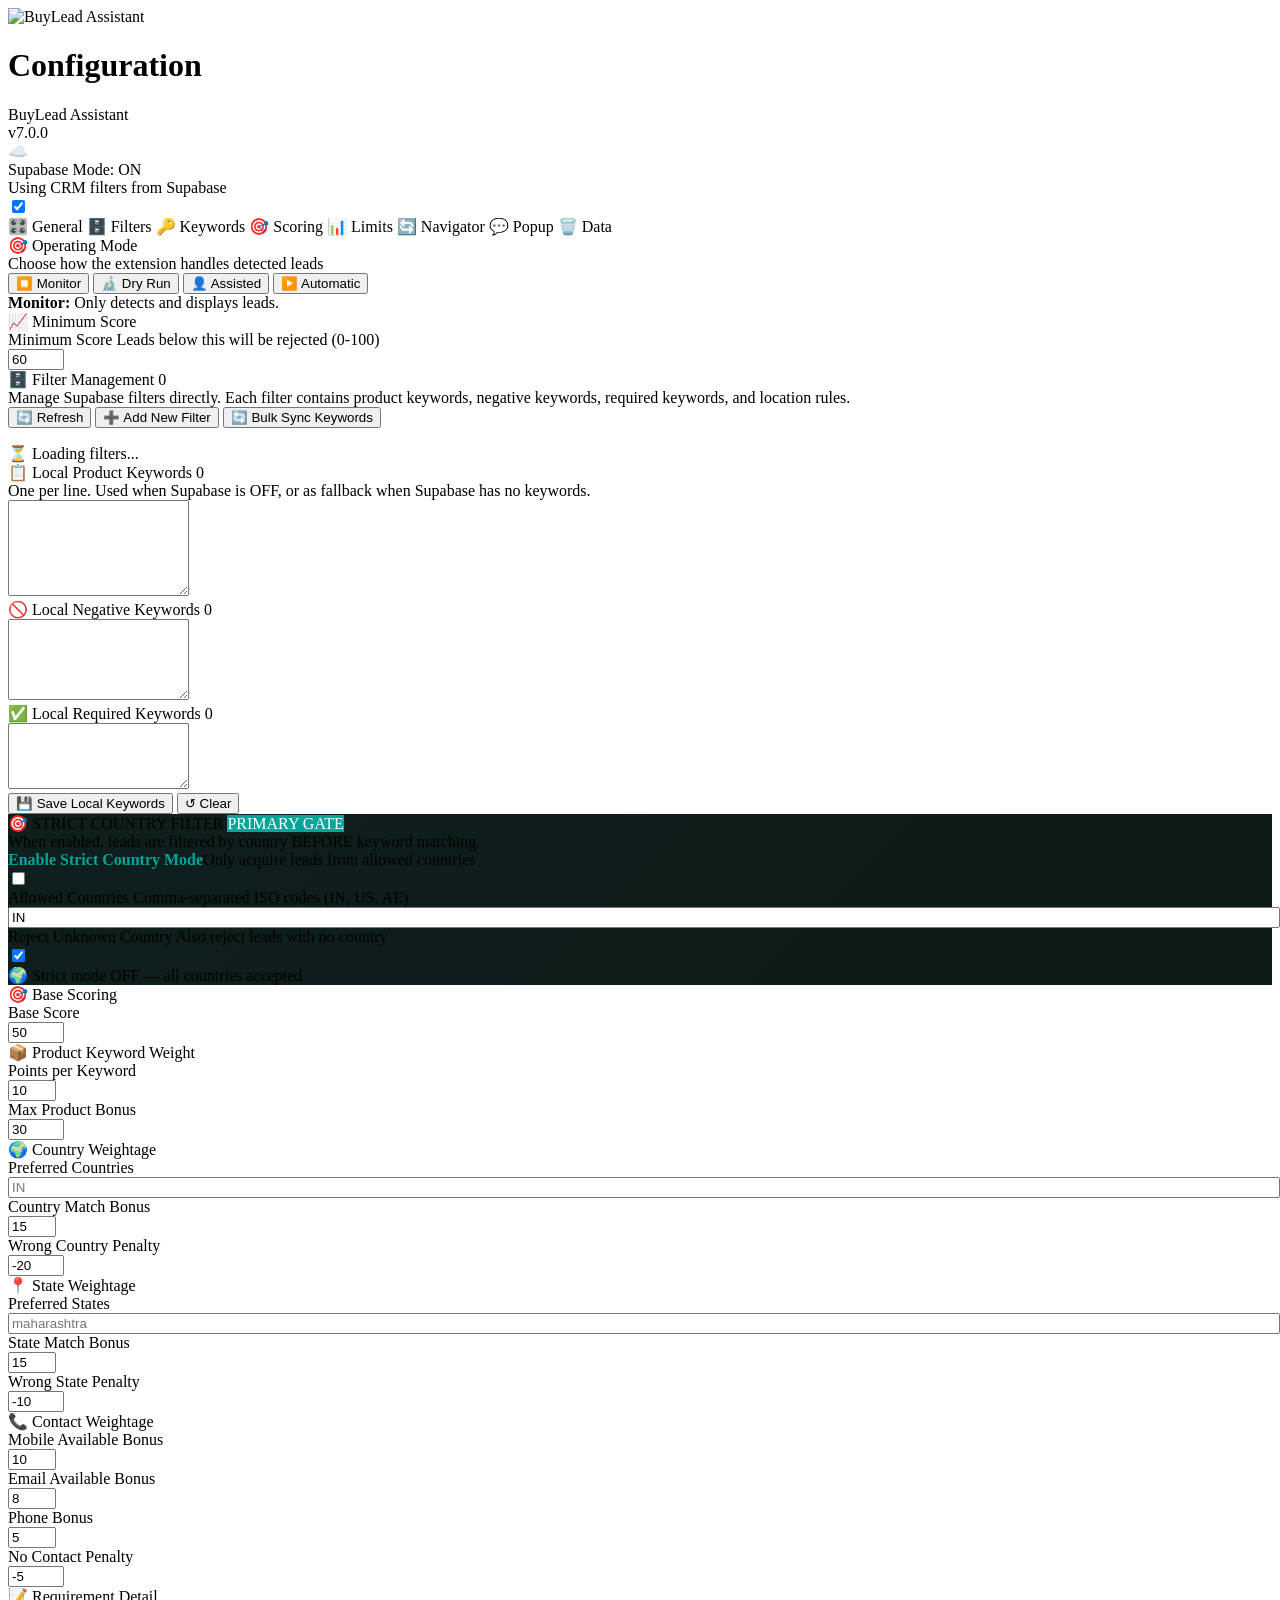
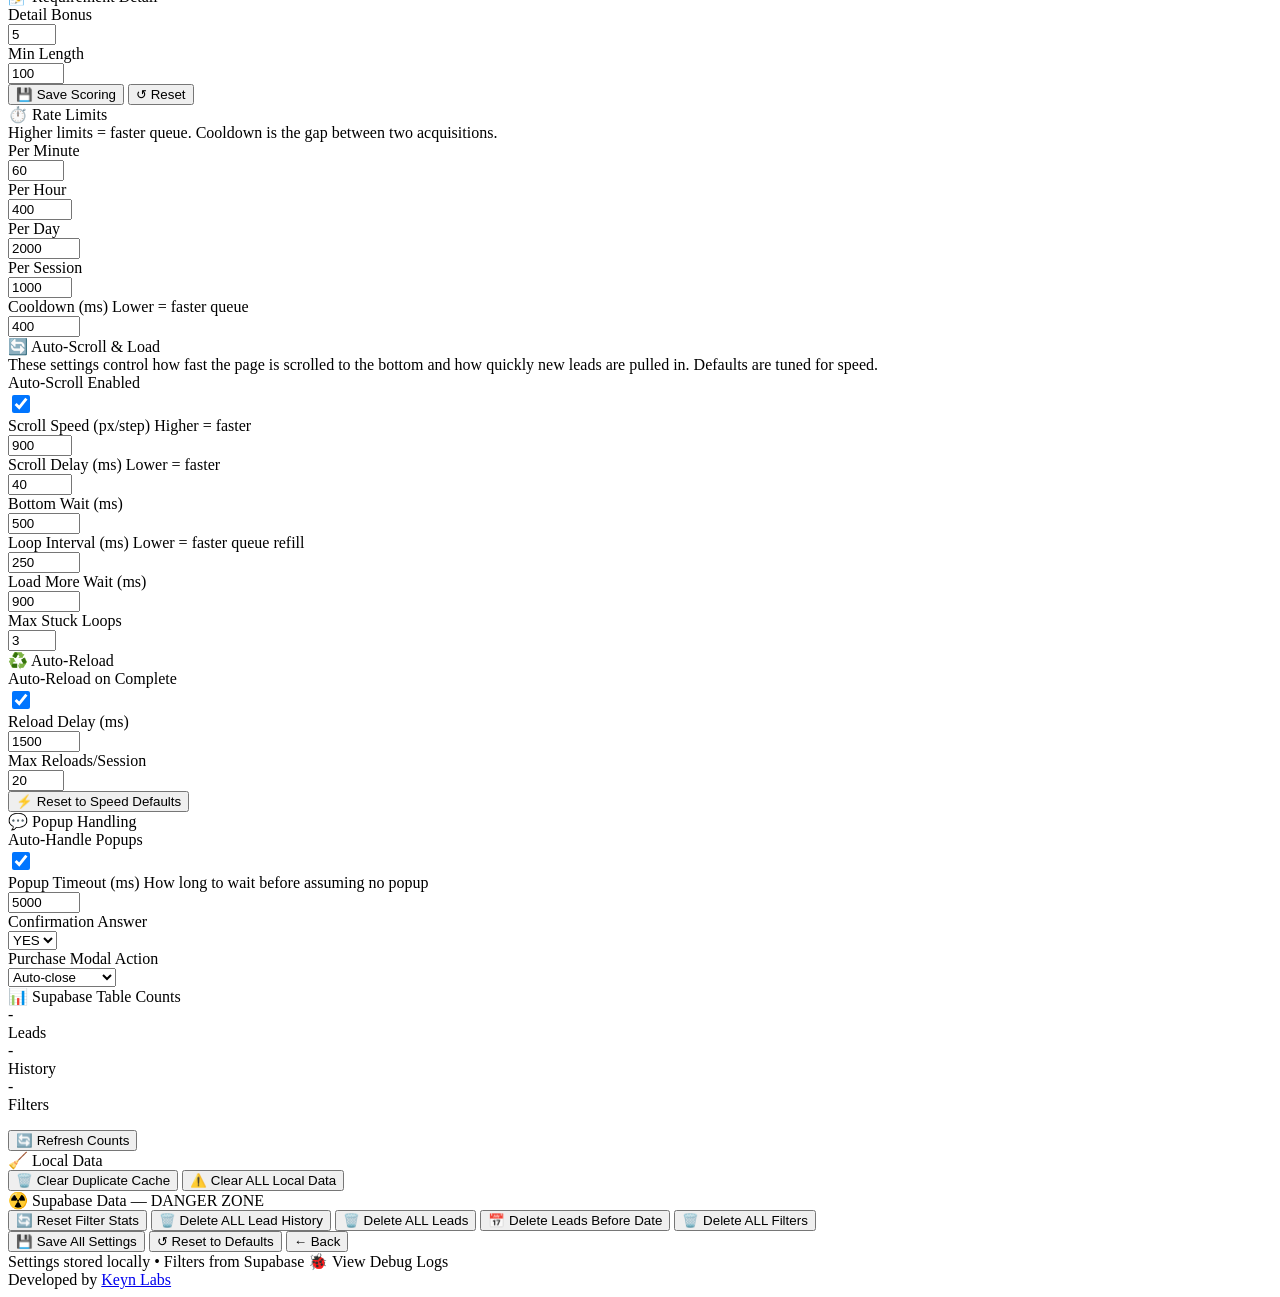
==== config/index.html @ e95ec9f4 "ecn-4434" ====
<!DOCTYPE html>
<html>
<head>
    <meta charset="UTF-8">
    <title>Config - BuyLead Assistant</title>
    <link rel="stylesheet" href="style.css">
</head>
<body>
    <div class="container">
        <div class="header">
            <div class="header-left">
                <img src="../plugin.png" alt="BuyLead Assistant" class="header-icon-img" />
                <div class="header-text">
                    <h1>Configuration</h1>
                    <span class="subtitle">BuyLead Assistant</span>
                </div>
            </div>
            <span class="version">v7.0.0</span>
        </div>

        <!-- Connection Toggle -->
        <div class="connection-toggle" id="connectionToggle">
            <div class="connection-left">
                <div class="connection-icon" id="configConnIcon">☁️</div>
                <div class="connection-info">
                    <div class="connection-label" id="configConnLabel">Supabase Mode: ON</div>
                    <div class="connection-desc" id="configConnDesc">Using CRM filters from Supabase</div>
                </div>
            </div>
            <label class="switch">
                <input type="checkbox" id="configSupabaseToggle" checked>
                <span class="slider"></span>
            </label>
        </div>

        <!-- Tabs -->
        <div class="tab-bar">
            <span class="tab active" data-tab="general">🎛️ General</span>
            <span class="tab" data-tab="filters">🗄️ Filters</span>
            <span class="tab" data-tab="keywords">🔑 Keywords</span>
            <span class="tab" data-tab="scoring">🎯 Scoring</span>
            <span class="tab" data-tab="limits">📊 Limits</span>
            <span class="tab" data-tab="navigator">🔄 Navigator</span>
            <span class="tab" data-tab="popup">💬 Popup</span>
            <span class="tab danger" data-tab="data">🗑️ Data</span>
        </div>

        <!-- ============================================================
             GENERAL
             ============================================================ -->
        <div class="tab-content active" id="tab-general">
            <div class="section">
                <div class="section-title">🎯 Operating Mode</div>
                <div class="section-desc">Choose how the extension handles detected leads</div>
                <div class="mode-grid">
                    <button class="mode-btn monitor"   data-mode="MONITOR">⏹️ Monitor</button>
                    <button class="mode-btn dryrun"    data-mode="DRY_RUN">🔬 Dry Run</button>
                    <button class="mode-btn assisted"  data-mode="ASSISTED">👤 Assisted</button>
                    <button class="mode-btn automatic" data-mode="AUTOMATIC">▶️ Automatic</button>
                </div>
                <div class="info-box" id="modeInfo"><strong>Monitor:</strong> Only detects and displays leads.</div>
            </div>
            <div class="section">
                <div class="section-title">📈 Minimum Score</div>
                <div class="field">
                    <div class="field-label">Minimum Score <span class="desc">Leads below this will be rejected (0-100)</span></div>
                    <div class="field-control"><input type="number" id="minScore" min="0" max="100" value="60"></div>
                </div>
            </div>
        </div>

        <!-- ============================================================
             FILTERS (Full CRUD + Legacy migration banner)
             ============================================================ -->
        <div class="tab-content" id="tab-filters">
            <div class="section">
                <div class="section-title">
                    🗄️ Filter Management
                    <span class="keyword-count" id="filtersCount">0</span>
                </div>
                <div class="section-desc">
                    Manage Supabase filters directly. Each filter contains product keywords,
                    negative keywords, required keywords, and location rules.
                </div>

                <!-- Legacy migration hint (auto-toggled by config.js) -->
                <div class="info-box" id="legacyBanner" style="display:none;">
                    <strong>⚠️ Legacy filters detected.</strong>
                    Some filters still use the old <code>filter_config</code> column.
                    Click <strong>Bulk Sync Keywords</strong> below to migrate them to the new
                    <code>product_keywords</code> / <code>negative_keywords</code> / etc. columns.
                </div>

                <div class="actions" style="margin-top:0;padding-top:0;border-top:none;">
                    <button class="btn-primary" id="refreshFiltersBtn">🔄 Refresh</button>
                    <button class="btn-primary" id="addFilterBtn">➕ Add New Filter</button>
                    <button class="btn-warning" id="bulkSyncBtn">🔄 Bulk Sync Keywords</button>
                </div>
                <div id="filtersList" style="margin-top:16px;">
                    <div class="empty-state">⏳ Loading filters...</div>
                </div>
            </div>
        </div>

        <!-- ============================================================
             KEYWORDS (Local fallback)
             ============================================================ -->
        <div class="tab-content" id="tab-keywords">
            <div class="section">
                <div class="section-title">📋 Local Product Keywords <span class="keyword-count" id="productCount">0</span></div>
                <div class="section-desc">One per line. Used when Supabase is OFF, or as fallback when Supabase has no keywords.</div>
                <div class="field"><div class="field-control" style="flex:1;text-align:left;min-width:auto;"><textarea id="productKeywords" rows="6"></textarea></div></div>
            </div>
            <div class="section">
                <div class="section-title">🚫 Local Negative Keywords <span class="keyword-count" id="negativeCount">0</span></div>
                <div class="field"><div class="field-control" style="flex:1;text-align:left;min-width:auto;"><textarea id="negativeKeywords" rows="5"></textarea></div></div>
            </div>
            <div class="section">
                <div class="section-title">✅ Local Required Keywords <span class="keyword-count" id="requiredCount">0</span></div>
                <div class="field"><div class="field-control" style="flex:1;text-align:left;min-width:auto;"><textarea id="requiredKeywords" rows="4"></textarea></div></div>
            </div>
            <div class="actions">
                <button class="btn-primary" id="saveKeywordsBtn">💾 Save Local Keywords</button>
                <button class="btn-secondary" id="resetKeywordsBtn">↺ Clear</button>
            </div>
        </div>

        <!-- ============================================================
             SCORING (unchanged, defaults read from config.js)
             ============================================================ -->
        <div class="tab-content" id="tab-scoring">
            <div class="section" style="border-color:#02A699;background:linear-gradient(135deg,#0f1f1e 0%,#0d1a1a 100%);">
                <div class="section-title">🎯 STRICT COUNTRY FILTER <span class="keyword-count" style="background:#02A699;color:#fff;">PRIMARY GATE</span></div>
                <div class="section-desc">When enabled, leads are filtered by country BEFORE keyword matching.</div>
                <div class="field">
                    <div class="field-label"><strong style="color:#02A699;">Enable Strict Country Mode</strong><span class="desc">Only acquire leads from allowed countries</span></div>
                    <div class="field-control"><label class="switch"><input type="checkbox" id="strictCountryMode"><span class="slider"></span></label></div>
                </div>
                <div class="field">
                    <div class="field-label">Allowed Countries <span class="desc">Comma-separated ISO codes (IN, US, AE)</span></div>
                    <div class="field-control" style="flex:1;text-align:left;"><input type="text" id="allowedCountries" style="width:100%;" placeholder="IN" value="IN"></div>
                </div>
                <div class="field">
                    <div class="field-label">Reject Unknown Country <span class="desc">Also reject leads with no country</span></div>
                    <div class="field-control"><label class="switch"><input type="checkbox" id="strictCountryRejectUnknown" checked><span class="slider"></span></label></div>
                </div>
                <div class="info-box" id="strictCountryPreview">🌍 Strict mode OFF — all countries accepted</div>
            </div>

            <div class="section">
                <div class="section-title">🎯 Base Scoring</div>
                <div class="field"><div class="field-label">Base Score</div><div class="field-control"><input type="number" id="wBase" min="0" max="100" value="50"></div></div>
            </div>

            <div class="section">
                <div class="section-title">📦 Product Keyword Weight</div>
                <div class="field"><div class="field-label">Points per Keyword</div><div class="field-control"><input type="number" id="wPerProductKeyword" min="0" max="50" value="10"></div></div>
                <div class="field"><div class="field-label">Max Product Bonus</div><div class="field-control"><input type="number" id="wMaxProductBonus" min="0" max="100" value="30"></div></div>
            </div>

            <div class="section">
                <div class="section-title">🌍 Country Weightage</div>
                <div class="field"><div class="field-label">Preferred Countries</div><div class="field-control" style="flex:1;text-align:left;"><input type="text" id="preferredCountries" style="width:100%;" placeholder="IN"></div></div>
                <div class="field"><div class="field-label">Country Match Bonus</div><div class="field-control"><input type="number" id="wCountryMatch" min="0" max="50" value="15"></div></div>
                <div class="field"><div class="field-label">Wrong Country Penalty</div><div class="field-control"><input type="number" id="pWrongCountry" min="-50" max="0" value="-20"></div></div>
            </div>

            <div class="section">
                <div class="section-title">📍 State Weightage</div>
                <div class="field"><div class="field-label">Preferred States</div><div class="field-control" style="flex:1;text-align:left;"><input type="text" id="preferredStates" style="width:100%;" placeholder="maharashtra"></div></div>
                <div class="field"><div class="field-label">State Match Bonus</div><div class="field-control"><input type="number" id="wPreferredState" min="0" max="50" value="15"></div></div>
                <div class="field"><div class="field-label">Wrong State Penalty</div><div class="field-control"><input type="number" id="pWrongState" min="-50" max="0" value="-10"></div></div>
            </div>

            <div class="section">
                <div class="section-title">📞 Contact Weightage</div>
                <div class="field"><div class="field-label">Mobile Available Bonus</div><div class="field-control"><input type="number" id="wHasMobile" min="0" max="30" value="10"></div></div>
                <div class="field"><div class="field-label">Email Available Bonus</div><div class="field-control"><input type="number" id="wHasEmail" min="0" max="30" value="8"></div></div>
                <div class="field"><div class="field-label">Phone Bonus</div><div class="field-control"><input type="number" id="wHasPhone" min="0" max="30" value="5"></div></div>
                <div class="field"><div class="field-label">No Contact Penalty</div><div class="field-control"><input type="number" id="pNoContact" min="-50" max="0" value="-5"></div></div>
            </div>

            <div class="section">
                <div class="section-title">📝 Requirement Detail</div>
                <div class="field"><div class="field-label">Detail Bonus</div><div class="field-control"><input type="number" id="wDetailedRequirement" min="0" max="30" value="5"></div></div>
                <div class="field"><div class="field-label">Min Length</div><div class="field-control"><input type="number" id="wRequirementLengthThreshold" min="20" max="500" value="100"></div></div>
            </div>

            <div class="actions">
                <button class="btn-primary" id="saveScoringBtn">💾 Save Scoring</button>
                <button class="btn-secondary" id="resetScoringBtn">↺ Reset</button>
            </div>
        </div>

        <!-- ============================================================
             LIMITS (defaults reflect v6.2 speed tuning)
             ============================================================ -->
        <div class="tab-content" id="tab-limits">
            <div class="section">
                <div class="section-title">⏱️ Rate Limits</div>
                <div class="section-desc">
                    Higher limits = faster queue. Cooldown is the gap between two acquisitions.
                </div>
                <div class="field"><div class="field-label">Per Minute</div><div class="field-control"><input type="number" id="perMinute" min="0" max="200" value="60"></div></div>
                <div class="field"><div class="field-label">Per Hour</div><div class="field-control"><input type="number" id="perHour" min="0" max="1000" value="400"></div></div>
                <div class="field"><div class="field-label">Per Day</div><div class="field-control"><input type="number" id="perDay" min="0" max="10000" value="2000"></div></div>
                <div class="field"><div class="field-label">Per Session</div><div class="field-control"><input type="number" id="perSession" min="0" max="5000" value="1000"></div></div>
                <div class="field"><div class="field-label">Cooldown (ms) <span class="desc">Lower = faster queue</span></div><div class="field-control"><input type="number" id="cooldownMs" min="0" max="60000" step="50" value="400"></div></div>
            </div>
        </div>

        <!-- ============================================================
             NAVIGATOR (defaults reflect v6.2 speed tuning)
             ============================================================ -->
        <div class="tab-content" id="tab-navigator">
            <div class="section">
                <div class="section-title">🔄 Auto-Scroll & Load</div>
                <div class="section-desc">
                    These settings control how fast the page is scrolled to the bottom
                    and how quickly new leads are pulled in. Defaults are tuned for speed.
                </div>
                <div class="field"><div class="field-label">Auto-Scroll Enabled</div><div class="field-control"><input type="checkbox" id="autoScroll" checked style="width:18px;height:18px;"></div></div>
                <div class="field"><div class="field-label">Scroll Speed (px/step) <span class="desc">Higher = faster</span></div><div class="field-control"><input type="number" id="scrollSpeed" min="100" max="3000" step="50" value="900"></div></div>
                <div class="field"><div class="field-label">Scroll Delay (ms) <span class="desc">Lower = faster</span></div><div class="field-control"><input type="number" id="scrollDelayMs" min="10" max="1000" step="10" value="40"></div></div>
                <div class="field"><div class="field-label">Bottom Wait (ms)</div><div class="field-control"><input type="number" id="bottomWaitMs" min="100" max="10000" step="100" value="500"></div></div>
                <div class="field"><div class="field-label">Loop Interval (ms) <span class="desc">Lower = faster queue refill</span></div><div class="field-control"><input type="number" id="loopIntervalMs" min="100" max="10000" step="50" value="250"></div></div>
                <div class="field"><div class="field-label">Load More Wait (ms)</div><div class="field-control"><input type="number" id="loadMoreWaitMs" min="200" max="15000" step="100" value="900"></div></div>
                <div class="field"><div class="field-label">Max Stuck Loops</div><div class="field-control"><input type="number" id="maxStuckLoops" min="1" max="20" value="3"></div></div>
            </div>
            <div class="section">
                <div class="section-title">♻️ Auto-Reload</div>
                <div class="field"><div class="field-label">Auto-Reload on Complete</div><div class="field-control"><input type="checkbox" id="autoReloadOnComplete" checked style="width:18px;height:18px;"></div></div>
                <div class="field"><div class="field-label">Reload Delay (ms)</div><div class="field-control"><input type="number" id="autoReloadDelayMs" min="500" max="30000" step="100" value="1500"></div></div>
                <div class="field"><div class="field-label">Max Reloads/Session</div><div class="field-control"><input type="number" id="maxReloadsPerSession" min="1" max="200" value="20"></div></div>
            </div>
            <div class="actions">
                <!-- Speed-only reset — see note in config.js. Not wired by default; safe to remove if unwanted. -->
                <button class="btn-secondary" id="speedResetBtn" title="Reset only scroll/loop/cooldown to fast defaults">⚡ Reset to Speed Defaults</button>
            </div>
        </div>

        <!-- ============================================================
             POPUP (defaults reflect v6.2 speed tuning)
             ============================================================ -->
        <div class="tab-content" id="tab-popup">
            <div class="section">
                <div class="section-title">💬 Popup Handling</div>
                <div class="field"><div class="field-label">Auto-Handle Popups</div><div class="field-control"><input type="checkbox" id="autoMinimize" checked style="width:18px;height:18px;"></div></div>
                <div class="field"><div class="field-label">Popup Timeout (ms) <span class="desc">How long to wait before assuming no popup</span></div><div class="field-control"><input type="number" id="popupTimeoutMs" min="1000" max="60000" step="500" value="5000"></div></div>
                <div class="field"><div class="field-label">Confirmation Answer</div><div class="field-control"><select id="confirmationAnswer"><option value="yes">YES</option><option value="no">NO</option></select></div></div>
                <div class="field"><div class="field-label">Purchase Modal Action</div><div class="field-control"><select id="purchaseAction"><option value="close">Auto-close</option><option value="stop">Stop acquiring</option></select></div></div>
            </div>
        </div>

        <!-- ============================================================
             DATA
             ============================================================ -->
        <div class="tab-content" id="tab-data">
            <div class="section">
                <div class="section-title">📊 Supabase Table Counts</div>
                <div class="weight-grid">
                    <div class="stat-box"><div class="num" id="countLeads">-</div><div class="lbl">Leads</div></div>
                    <div class="stat-box"><div class="num" id="countHistory">-</div><div class="lbl">History</div></div>
                    <div class="stat-box"><div class="num" id="countFilters">-</div><div class="lbl">Filters</div></div>
                </div>
                <div style="margin-top:16px;">
                    <button class="btn-primary" id="refreshCountsBtn">🔄 Refresh Counts</button>
                </div>
            </div>

            <div class="section">
                <div class="section-title">🧹 Local Data</div>
                <div class="danger-zone-buttons">
                    <button class="btn-warning" data-action="clearDupCache">🗑️ Clear Duplicate Cache</button>
                    <button class="btn-danger"  data-action="clearAllLocal">⚠️ Clear ALL Local Data</button>
                </div>
            </div>

            <div class="section danger">
                <div class="section-title">☢️ Supabase Data — DANGER ZONE</div>
                <div class="danger-zone-buttons">
                    <button class="btn-warning" data-action="resetStats">🔄 Reset Filter Stats</button>
                    <button class="btn-danger"  data-action="clearHistory">🗑️ Delete ALL Lead History</button>
                    <button class="btn-danger"  data-action="clearLeads">🗑️ Delete ALL Leads</button>
                    <button class="btn-danger"  data-action="clearBefore">📅 Delete Leads Before Date</button>
                    <button class="btn-danger"  data-action="clearFilters">🗑️ Delete ALL Filters</button>
                </div>
            </div>
        </div>

        <!-- ============================================================
             GLOBAL ACTIONS
             ============================================================ -->
        <div class="actions">
            <button class="btn-primary"   id="saveAllBtn">💾 Save All Settings</button>
            <button class="btn-secondary" id="resetAllBtn">↺ Reset to Defaults</button>
            <button class="btn-secondary" id="backBtn">← Back</button>
        </div>

        <div class="footer">
            <span>Settings stored locally • Filters from Supabase</span>
            <a id="debugLink">🐞 View Debug Logs</a>
        </div>

        <div class="credit">
            Developed by <a href="https://keynlabs.vercel.app/" target="_blank">Keyn Labs</a>
        </div>
    </div>

    <!-- ============================================================
         FILTER EDITOR MODAL (unchanged — all IDs kept)
         ============================================================ -->
    <div class="modal-overlay" id="filterModal" style="display:none;">
        <div class="modal">
            <div class="modal-header">
                <h3 id="filterModalTitle">Add New Filter</h3>
                <button class="modal-close" id="filterModalClose">×</button>
            </div>
            <div class="modal-body">
                <input type="hidden" id="editFilterId" value="">

                <div class="field">
                    <div class="field-label">Filter Name <span class="desc">Display name (e.g. "Skincare Serum")</span></div>
                    <div class="field-control" style="flex:1;text-align:left;">
                        <input type="text" id="editFilterName" style="width:100%;" placeholder="Skincare Serum">
                    </div>
                </div>

                <div class="field">
                    <div class="field-label">Client ID <span class="desc">Usually "default"</span></div>
                    <div class="field-control" style="flex:1;text-align:left;">
                        <input type="text" id="editClientId" style="width:100%;" value="default">
                    </div>
                </div>

                <div class="field">
                    <div class="field-label">Is Active <span class="desc">Only active filters are used</span></div>
                    <div class="field-control">
                        <label class="switch">
                            <input type="checkbox" id="editIsActive" checked>
                            <span class="slider"></span>
                        </label>
                    </div>
                </div>

                <div class="section-title" style="margin-top:20px;">📦 Product Keywords</div>
                <div class="section-desc">One per line. At least one must match the lead's <strong>product name</strong> (not the message).</div>
                <textarea id="editProductKeywords" class="modal-textarea" rows="6" placeholder="serum&#10;sunscreen&#10;spf&#10;cream"></textarea>

                <div class="section-title" style="margin-top:16px;">🚫 Negative Keywords</div>
                <div class="section-desc">One per line. Any match in the product name rejects the lead.</div>
                <textarea id="editNegativeKeywords" class="modal-textarea" rows="4" placeholder="used&#10;repair&#10;job"></textarea>

                <div class="section-title" style="margin-top:16px;">✅ Required Keywords</div>
                <div class="section-desc">One per line. At least one must appear in the product name <em>or</em> message.</div>
                <textarea id="editRequiredKeywords" class="modal-textarea" rows="3" placeholder="buy&#10;purchase"></textarea>

                <div class="section-title" style="margin-top:16px;">🌍 Location Keywords</div>
                <div class="section-desc">One per line. Country or state names (e.g. india, maharashtra)</div>
                <textarea id="editLocationKeywords" class="modal-textarea" rows="3" placeholder="india&#10;maharashtra"></textarea>

                <div class="info-box" style="margin-top:16px;">
                    <strong>💡 Tip:</strong> v7 stores keywords only in the new columns
                    (<code>product_keywords</code>, <code>negative_keywords</code>, etc.).
                    Legacy <code>filter_config</code> is no longer written.
                </div>
            </div>
            <div class="modal-footer">
                <button class="btn-secondary" id="filterModalCancel">Cancel</button>
                <button class="btn-primary"   id="filterModalSave">💾 Save Filter</button>
            </div>
        </div>
    </div>

    <div class="toast-container" id="toastContainer"></div>

    <script src="config.js"></script>
</body>
</html>
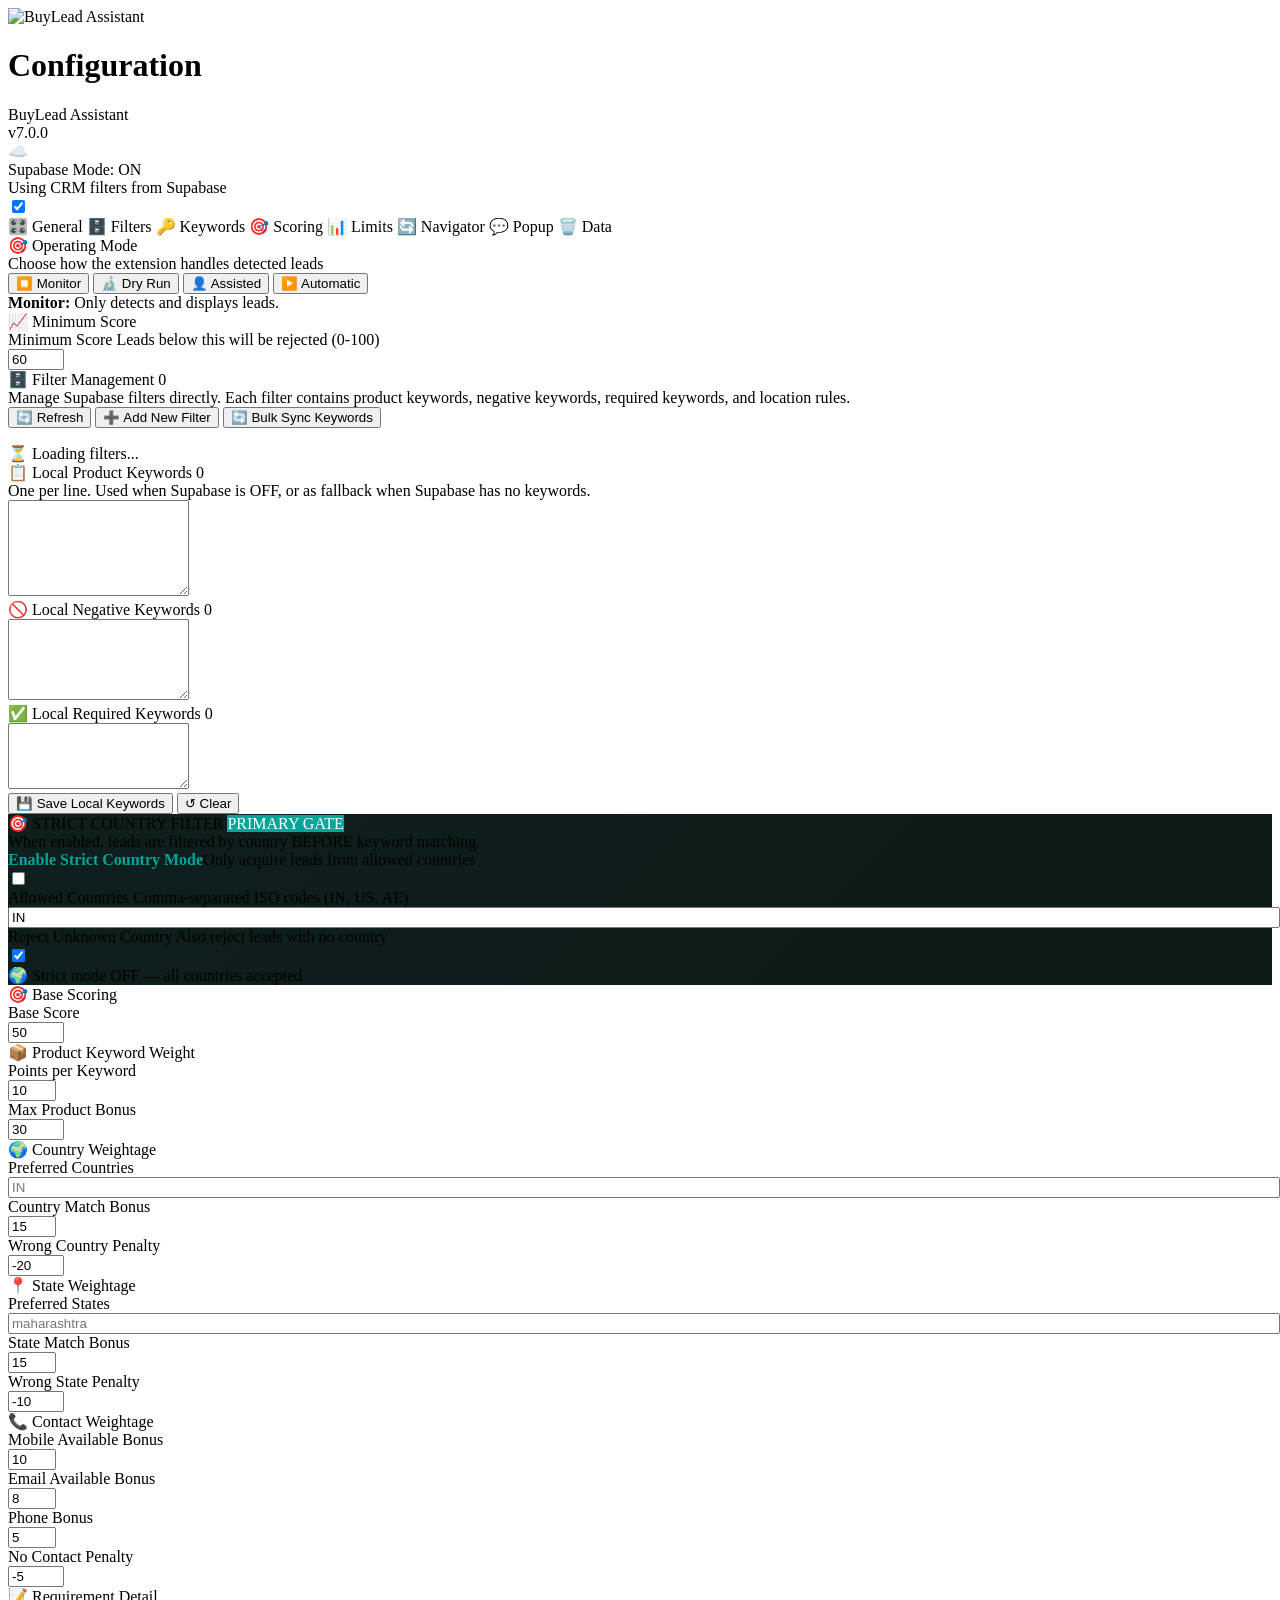
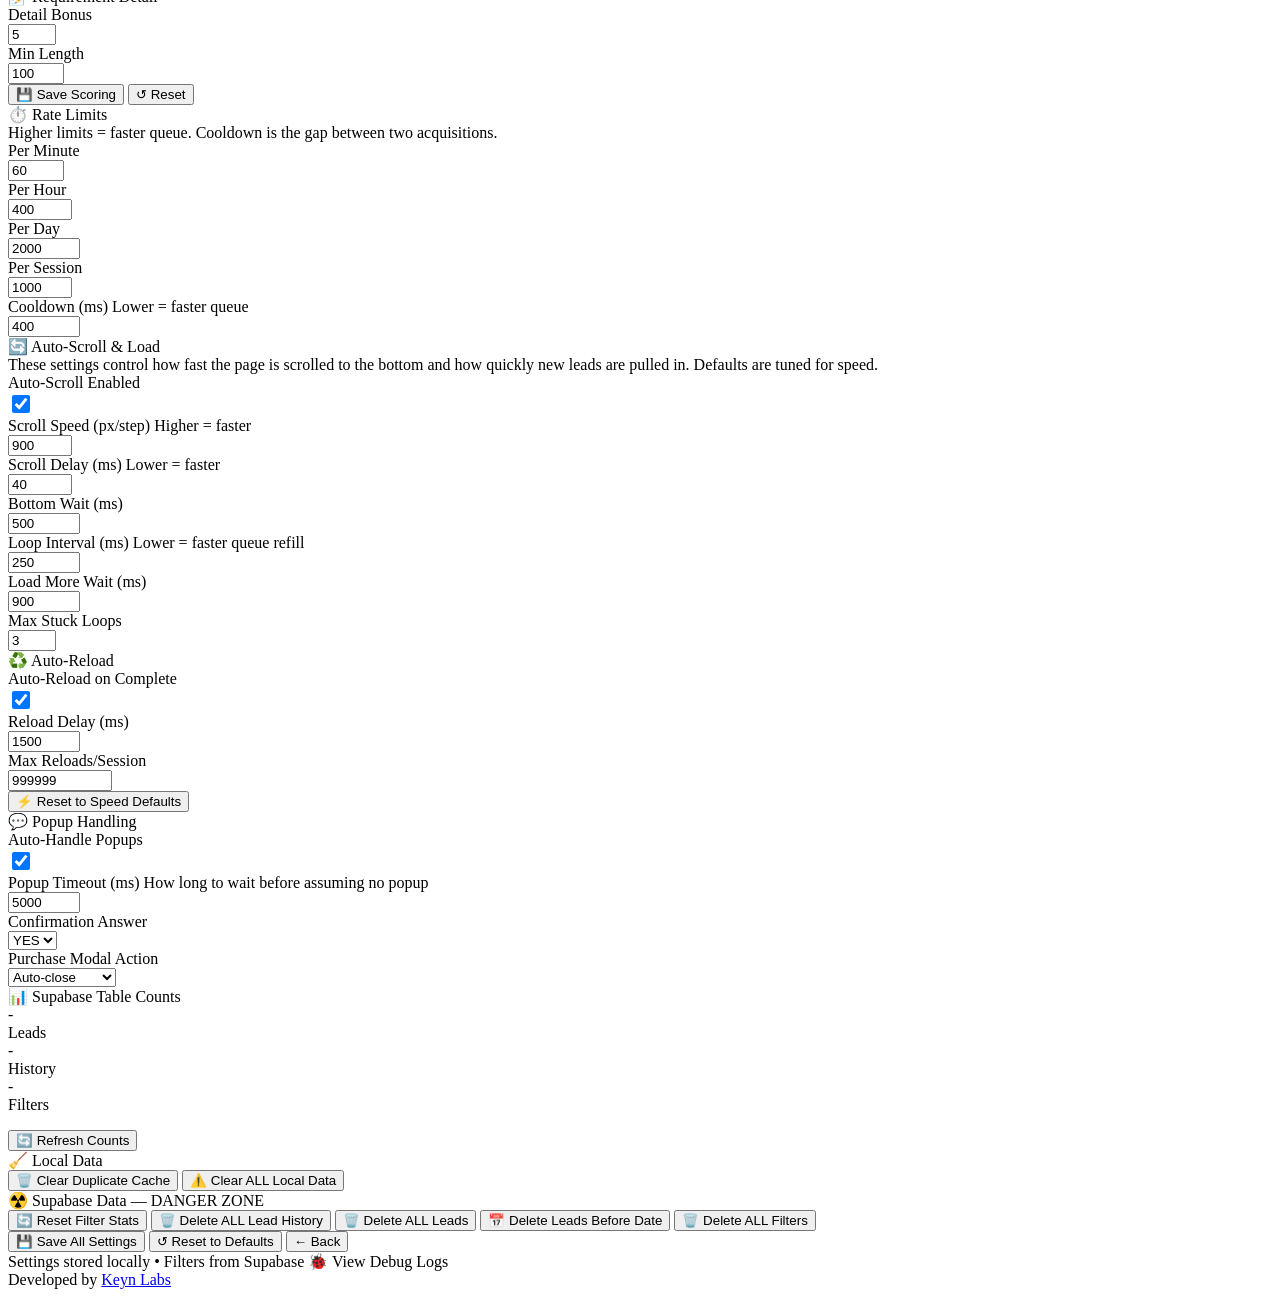
==== commit 14cf6842: "feat: Chrome MV3 migration + live mode + reliability fixes - Migrated to Manifest V3 (Chrome compati" ====
--- a/config/index.html
+++ b/config/index.html
@@ -231,7 +231,7 @@
                 <div class="section-title">♻️ Auto-Reload</div>
                 <div class="field"><div class="field-label">Auto-Reload on Complete</div><div class="field-control"><input type="checkbox" id="autoReloadOnComplete" checked style="width:18px;height:18px;"></div></div>
                 <div class="field"><div class="field-label">Reload Delay (ms)</div><div class="field-control"><input type="number" id="autoReloadDelayMs" min="500" max="30000" step="100" value="1500"></div></div>
-                <div class="field"><div class="field-label">Max Reloads/Session</div><div class="field-control"><input type="number" id="maxReloadsPerSession" min="1" max="200" value="20"></div></div>
+                <div class="field"><div class="field-label">Max Reloads/Session</div><div class="field-control"><input type="number" id="maxReloadsPerSession" min="1" max="999999999" value="999999"></div></div>
             </div>
             <div class="actions">
                 <!-- Speed-only reset — see note in config.js. Not wired by default; safe to remove if unwanted. -->
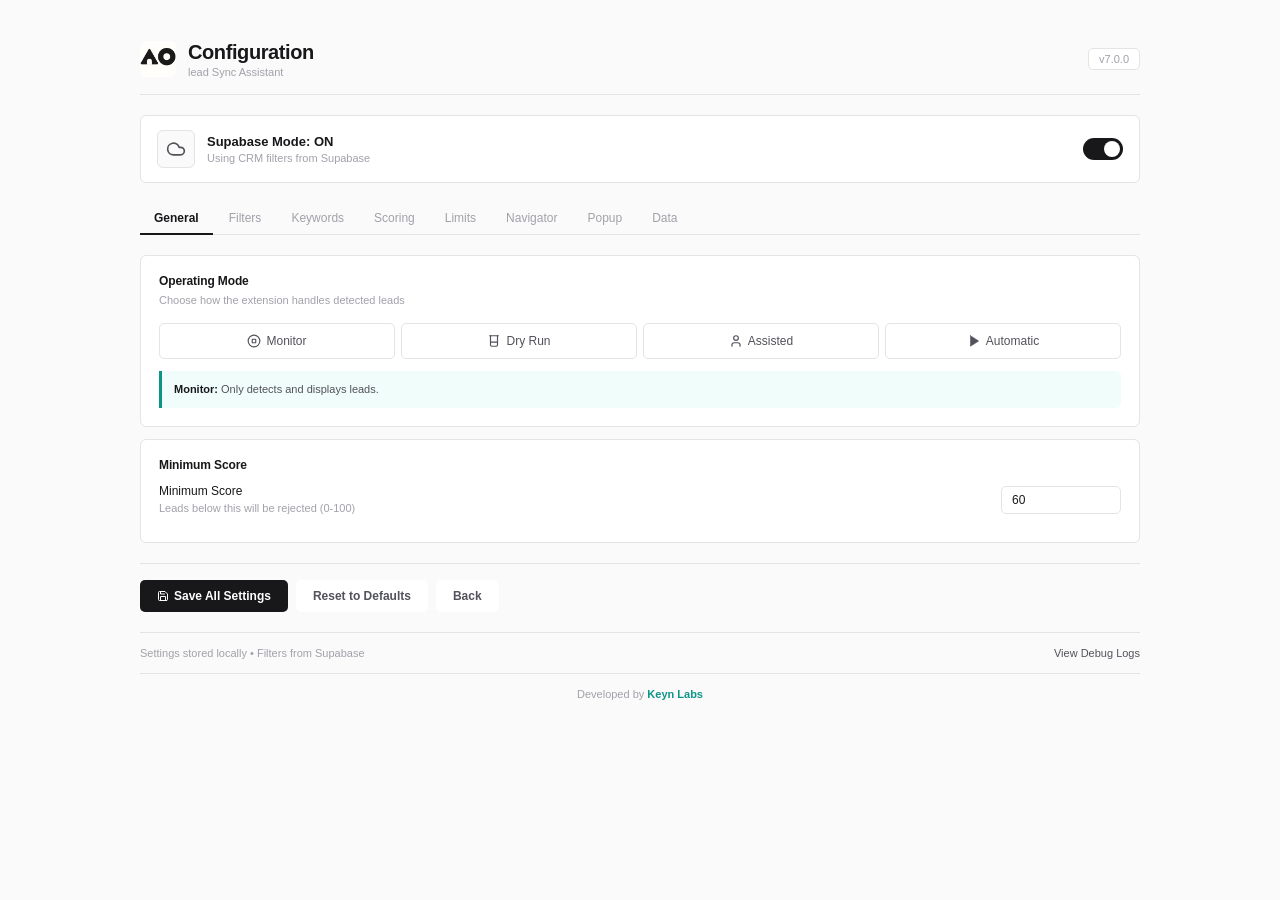
==== commit 36f9663e: "feat(ui): Attio-style redesign across extension + dedup fix - Popup: neutral theme, SVG icons, colla" ====
--- a/config/index.html
+++ b/config/index.html
@@ -12,7 +12,7 @@
                 <img src="../plugin.png" alt="BuyLead Assistant" class="header-icon-img" />
                 <div class="header-text">
                     <h1>Configuration</h1>
-                    <span class="subtitle">BuyLead Assistant</span>
+                    <span class="subtitle">lead Sync Assistant</span>
                 </div>
             </div>
             <span class="version">v7.0.0</span>
@@ -21,7 +21,9 @@
         <!-- Connection Toggle -->
         <div class="connection-toggle" id="connectionToggle">
             <div class="connection-left">
-                <div class="connection-icon" id="configConnIcon">☁️</div>
+                <div class="connection-icon" id="configConnIcon">
+                    <svg width="20" height="20" viewBox="0 0 24 24" fill="none" stroke="currentColor" stroke-width="2" stroke-linecap="round" stroke-linejoin="round"><path d="M17.5 19H9a7 7 0 1 1 6.71-9h1.79a4.5 4.5 0 1 1 0 9Z"/></svg>
+                </div>
                 <div class="connection-info">
                     <div class="connection-label" id="configConnLabel">Supabase Mode: ON</div>
                     <div class="connection-desc" id="configConnDesc">Using CRM filters from Supabase</div>
@@ -35,33 +37,43 @@
 
         <!-- Tabs -->
         <div class="tab-bar">
-            <span class="tab active" data-tab="general">🎛️ General</span>
-            <span class="tab" data-tab="filters">🗄️ Filters</span>
-            <span class="tab" data-tab="keywords">🔑 Keywords</span>
-            <span class="tab" data-tab="scoring">🎯 Scoring</span>
-            <span class="tab" data-tab="limits">📊 Limits</span>
-            <span class="tab" data-tab="navigator">🔄 Navigator</span>
-            <span class="tab" data-tab="popup">💬 Popup</span>
-            <span class="tab danger" data-tab="data">🗑️ Data</span>
-        </div>
-
-        <!-- ============================================================
-             GENERAL
-             ============================================================ -->
+            <span class="tab active" data-tab="general">General</span>
+            <span class="tab" data-tab="filters">Filters</span>
+            <span class="tab" data-tab="keywords">Keywords</span>
+            <span class="tab" data-tab="scoring">Scoring</span>
+            <span class="tab" data-tab="limits">Limits</span>
+            <span class="tab" data-tab="navigator">Navigator</span>
+            <span class="tab" data-tab="popup">Popup</span>
+            <span class="tab danger" data-tab="data">Data</span>
+        </div>
+
+        <!-- GENERAL -->
         <div class="tab-content active" id="tab-general">
             <div class="section">
-                <div class="section-title">🎯 Operating Mode</div>
+                <div class="section-title">Operating Mode</div>
                 <div class="section-desc">Choose how the extension handles detected leads</div>
                 <div class="mode-grid">
-                    <button class="mode-btn monitor"   data-mode="MONITOR">⏹️ Monitor</button>
-                    <button class="mode-btn dryrun"    data-mode="DRY_RUN">🔬 Dry Run</button>
-                    <button class="mode-btn assisted"  data-mode="ASSISTED">👤 Assisted</button>
-                    <button class="mode-btn automatic" data-mode="AUTOMATIC">▶️ Automatic</button>
+                    <button class="mode-btn monitor"   data-mode="MONITOR">
+                        <svg width="14" height="14" viewBox="0 0 24 24" fill="none" stroke="currentColor" stroke-width="2" stroke-linecap="round" stroke-linejoin="round"><circle cx="12" cy="12" r="10"/><rect x="9" y="9" width="6" height="6" rx="1"/></svg>
+                        Monitor
+                    </button>
+                    <button class="mode-btn dryrun"    data-mode="DRY_RUN">
+                        <svg width="14" height="14" viewBox="0 0 24 24" fill="none" stroke="currentColor" stroke-width="2" stroke-linecap="round" stroke-linejoin="round"><path d="M4.5 3h15"/><path d="M6 3v16a2 2 0 0 0 2 2h8a2 2 0 0 0 2-2V3"/><path d="M6 14h12"/></svg>
+                        Dry Run
+                    </button>
+                    <button class="mode-btn assisted"  data-mode="ASSISTED">
+                        <svg width="14" height="14" viewBox="0 0 24 24" fill="none" stroke="currentColor" stroke-width="2" stroke-linecap="round" stroke-linejoin="round"><path d="M19 21v-2a4 4 0 0 0-4-4H9a4 4 0 0 0-4 4v2"/><circle cx="12" cy="7" r="4"/></svg>
+                        Assisted
+                    </button>
+                    <button class="mode-btn automatic" data-mode="AUTOMATIC">
+                        <svg width="14" height="14" viewBox="0 0 24 24" fill="currentColor" stroke="currentColor" stroke-width="1" stroke-linecap="round" stroke-linejoin="round"><polygon points="6 3 20 12 6 21 6 3"/></svg>
+                        Automatic
+                    </button>
                 </div>
                 <div class="info-box" id="modeInfo"><strong>Monitor:</strong> Only detects and displays leads.</div>
             </div>
             <div class="section">
-                <div class="section-title">📈 Minimum Score</div>
+                <div class="section-title">Minimum Score</div>
                 <div class="field">
                     <div class="field-label">Minimum Score <span class="desc">Leads below this will be rejected (0-100)</span></div>
                     <div class="field-control"><input type="number" id="minScore" min="0" max="100" value="60"></div>
@@ -69,13 +81,11 @@
             </div>
         </div>
 
-        <!-- ============================================================
-             FILTERS (Full CRUD + Legacy migration banner)
-             ============================================================ -->
+        <!-- FILTERS -->
         <div class="tab-content" id="tab-filters">
             <div class="section">
                 <div class="section-title">
-                    🗄️ Filter Management
+                    Filter Management
                     <span class="keyword-count" id="filtersCount">0</span>
                 </div>
                 <div class="section-desc">
@@ -83,57 +93,67 @@
                     negative keywords, required keywords, and location rules.
                 </div>
 
-                <!-- Legacy migration hint (auto-toggled by config.js) -->
                 <div class="info-box" id="legacyBanner" style="display:none;">
-                    <strong>⚠️ Legacy filters detected.</strong>
+                    <strong>Legacy filters detected.</strong>
                     Some filters still use the old <code>filter_config</code> column.
                     Click <strong>Bulk Sync Keywords</strong> below to migrate them to the new
                     <code>product_keywords</code> / <code>negative_keywords</code> / etc. columns.
                 </div>
 
                 <div class="actions" style="margin-top:0;padding-top:0;border-top:none;">
-                    <button class="btn-primary" id="refreshFiltersBtn">🔄 Refresh</button>
-                    <button class="btn-primary" id="addFilterBtn">➕ Add New Filter</button>
-                    <button class="btn-warning" id="bulkSyncBtn">🔄 Bulk Sync Keywords</button>
+                    <button class="btn-primary" id="refreshFiltersBtn">
+                        <svg width="12" height="12" viewBox="0 0 24 24" fill="none" stroke="currentColor" stroke-width="2" stroke-linecap="round" stroke-linejoin="round"><path d="M21 12a9 9 0 0 0-9-9 9.75 9.75 0 0 0-6.74 2.74L3 8"/><path d="M3 3v5h5"/><path d="M3 12a9 9 0 0 0 9 9 9.75 9.75 0 0 0 6.74-2.74L21 16"/><path d="M16 21h5v-5"/></svg>
+                        Refresh
+                    </button>
+                    <button class="btn-primary" id="addFilterBtn">
+                        <svg width="12" height="12" viewBox="0 0 24 24" fill="none" stroke="currentColor" stroke-width="2.5" stroke-linecap="round" stroke-linejoin="round"><line x1="12" x2="12" y1="5" y2="19"/><line x1="5" x2="19" y1="12" y2="12"/></svg>
+                        Add New Filter
+                    </button>
+                    <button class="btn-warning" id="bulkSyncBtn">
+                        <svg width="12" height="12" viewBox="0 0 24 24" fill="none" stroke="currentColor" stroke-width="2" stroke-linecap="round" stroke-linejoin="round"><path d="M21 12a9 9 0 0 0-9-9 9.75 9.75 0 0 0-6.74 2.74L3 8"/><path d="M3 3v5h5"/><path d="M3 12a9 9 0 0 0 9 9 9.75 9.75 0 0 0 6.74-2.74L21 16"/><path d="M16 21h5v-5"/></svg>
+                        Bulk Sync Keywords
+                    </button>
                 </div>
                 <div id="filtersList" style="margin-top:16px;">
-                    <div class="empty-state">⏳ Loading filters...</div>
-                </div>
-            </div>
-        </div>
-
-        <!-- ============================================================
-             KEYWORDS (Local fallback)
-             ============================================================ -->
+                    <div class="empty-state">Loading filters...</div>
+                </div>
+            </div>
+        </div>
+
+        <!-- KEYWORDS -->
         <div class="tab-content" id="tab-keywords">
             <div class="section">
-                <div class="section-title">📋 Local Product Keywords <span class="keyword-count" id="productCount">0</span></div>
+                <div class="section-title">Local Product Keywords <span class="keyword-count" id="productCount">0</span></div>
                 <div class="section-desc">One per line. Used when Supabase is OFF, or as fallback when Supabase has no keywords.</div>
                 <div class="field"><div class="field-control" style="flex:1;text-align:left;min-width:auto;"><textarea id="productKeywords" rows="6"></textarea></div></div>
             </div>
             <div class="section">
-                <div class="section-title">🚫 Local Negative Keywords <span class="keyword-count" id="negativeCount">0</span></div>
+                <div class="section-title">Local Negative Keywords <span class="keyword-count" id="negativeCount">0</span></div>
                 <div class="field"><div class="field-control" style="flex:1;text-align:left;min-width:auto;"><textarea id="negativeKeywords" rows="5"></textarea></div></div>
             </div>
             <div class="section">
-                <div class="section-title">✅ Local Required Keywords <span class="keyword-count" id="requiredCount">0</span></div>
+                <div class="section-title">Local Required Keywords <span class="keyword-count" id="requiredCount">0</span></div>
                 <div class="field"><div class="field-control" style="flex:1;text-align:left;min-width:auto;"><textarea id="requiredKeywords" rows="4"></textarea></div></div>
             </div>
             <div class="actions">
-                <button class="btn-primary" id="saveKeywordsBtn">💾 Save Local Keywords</button>
-                <button class="btn-secondary" id="resetKeywordsBtn">↺ Clear</button>
-            </div>
-        </div>
-
-        <!-- ============================================================
-             SCORING (unchanged, defaults read from config.js)
-             ============================================================ -->
+                <button class="btn-primary" id="saveKeywordsBtn">
+                    <svg width="12" height="12" viewBox="0 0 24 24" fill="none" stroke="currentColor" stroke-width="2" stroke-linecap="round" stroke-linejoin="round"><path d="M19 21H5a2 2 0 0 1-2-2V5a2 2 0 0 1 2-2h11l5 5v11a2 2 0 0 1-2 2z"/><polyline points="17 21 17 13 7 13 7 21"/><polyline points="7 3 7 8 15 8"/></svg>
+                    Save Local Keywords
+                </button>
+                <button class="btn-secondary" id="resetKeywordsBtn">
+                    <svg width="12" height="12" viewBox="0 0 24 24" fill="none" stroke="currentColor" stroke-width="2" stroke-linecap="round" stroke-linejoin="round"><path d="M3 12a9 9 0 1 0 9-9 9.75 9.75 0 0 0-6.74 2.74L3 8"/><path d="M3 3v5h5"/></svg>
+                    Clear
+                </button>
+            </div>
+        </div>
+
+        <!-- SCORING -->
         <div class="tab-content" id="tab-scoring">
-            <div class="section" style="border-color:#02A699;background:linear-gradient(135deg,#0f1f1e 0%,#0d1a1a 100%);">
-                <div class="section-title">🎯 STRICT COUNTRY FILTER <span class="keyword-count" style="background:#02A699;color:#fff;">PRIMARY GATE</span></div>
+            <div class="section">
+                <div class="section-title">Strict Country Filter <span class="keyword-count">PRIMARY GATE</span></div>
                 <div class="section-desc">When enabled, leads are filtered by country BEFORE keyword matching.</div>
                 <div class="field">
-                    <div class="field-label"><strong style="color:#02A699;">Enable Strict Country Mode</strong><span class="desc">Only acquire leads from allowed countries</span></div>
+                    <div class="field-label"><strong>Enable Strict Country Mode</strong><span class="desc">Only acquire leads from allowed countries</span></div>
                     <div class="field-control"><label class="switch"><input type="checkbox" id="strictCountryMode"><span class="slider"></span></label></div>
                 </div>
                 <div class="field">
@@ -144,36 +164,36 @@
                     <div class="field-label">Reject Unknown Country <span class="desc">Also reject leads with no country</span></div>
                     <div class="field-control"><label class="switch"><input type="checkbox" id="strictCountryRejectUnknown" checked><span class="slider"></span></label></div>
                 </div>
-                <div class="info-box" id="strictCountryPreview">🌍 Strict mode OFF — all countries accepted</div>
-            </div>
-
-            <div class="section">
-                <div class="section-title">🎯 Base Scoring</div>
+                <div class="info-box" id="strictCountryPreview">Strict mode OFF — all countries accepted</div>
+            </div>
+
+            <div class="section">
+                <div class="section-title">Base Scoring</div>
                 <div class="field"><div class="field-label">Base Score</div><div class="field-control"><input type="number" id="wBase" min="0" max="100" value="50"></div></div>
             </div>
 
             <div class="section">
-                <div class="section-title">📦 Product Keyword Weight</div>
+                <div class="section-title">Product Keyword Weight</div>
                 <div class="field"><div class="field-label">Points per Keyword</div><div class="field-control"><input type="number" id="wPerProductKeyword" min="0" max="50" value="10"></div></div>
                 <div class="field"><div class="field-label">Max Product Bonus</div><div class="field-control"><input type="number" id="wMaxProductBonus" min="0" max="100" value="30"></div></div>
             </div>
 
             <div class="section">
-                <div class="section-title">🌍 Country Weightage</div>
+                <div class="section-title">Country Weightage</div>
                 <div class="field"><div class="field-label">Preferred Countries</div><div class="field-control" style="flex:1;text-align:left;"><input type="text" id="preferredCountries" style="width:100%;" placeholder="IN"></div></div>
                 <div class="field"><div class="field-label">Country Match Bonus</div><div class="field-control"><input type="number" id="wCountryMatch" min="0" max="50" value="15"></div></div>
                 <div class="field"><div class="field-label">Wrong Country Penalty</div><div class="field-control"><input type="number" id="pWrongCountry" min="-50" max="0" value="-20"></div></div>
             </div>
 
             <div class="section">
-                <div class="section-title">📍 State Weightage</div>
+                <div class="section-title">State Weightage</div>
                 <div class="field"><div class="field-label">Preferred States</div><div class="field-control" style="flex:1;text-align:left;"><input type="text" id="preferredStates" style="width:100%;" placeholder="maharashtra"></div></div>
                 <div class="field"><div class="field-label">State Match Bonus</div><div class="field-control"><input type="number" id="wPreferredState" min="0" max="50" value="15"></div></div>
                 <div class="field"><div class="field-label">Wrong State Penalty</div><div class="field-control"><input type="number" id="pWrongState" min="-50" max="0" value="-10"></div></div>
             </div>
 
             <div class="section">
-                <div class="section-title">📞 Contact Weightage</div>
+                <div class="section-title">Contact Weightage</div>
                 <div class="field"><div class="field-label">Mobile Available Bonus</div><div class="field-control"><input type="number" id="wHasMobile" min="0" max="30" value="10"></div></div>
                 <div class="field"><div class="field-label">Email Available Bonus</div><div class="field-control"><input type="number" id="wHasEmail" min="0" max="30" value="8"></div></div>
                 <div class="field"><div class="field-label">Phone Bonus</div><div class="field-control"><input type="number" id="wHasPhone" min="0" max="30" value="5"></div></div>
@@ -181,23 +201,27 @@
             </div>
 
             <div class="section">
-                <div class="section-title">📝 Requirement Detail</div>
+                <div class="section-title">Requirement Detail</div>
                 <div class="field"><div class="field-label">Detail Bonus</div><div class="field-control"><input type="number" id="wDetailedRequirement" min="0" max="30" value="5"></div></div>
                 <div class="field"><div class="field-label">Min Length</div><div class="field-control"><input type="number" id="wRequirementLengthThreshold" min="20" max="500" value="100"></div></div>
             </div>
 
             <div class="actions">
-                <button class="btn-primary" id="saveScoringBtn">💾 Save Scoring</button>
-                <button class="btn-secondary" id="resetScoringBtn">↺ Reset</button>
-            </div>
-        </div>
-
-        <!-- ============================================================
-             LIMITS (defaults reflect v6.2 speed tuning)
-             ============================================================ -->
+                <button class="btn-primary" id="saveScoringBtn">
+                    <svg width="12" height="12" viewBox="0 0 24 24" fill="none" stroke="currentColor" stroke-width="2" stroke-linecap="round" stroke-linejoin="round"><path d="M19 21H5a2 2 0 0 1-2-2V5a2 2 0 0 1 2-2h11l5 5v11a2 2 0 0 1-2 2z"/><polyline points="17 21 17 13 7 13 7 21"/><polyline points="7 3 7 8 15 8"/></svg>
+                    Save Scoring
+                </button>
+                <button class="btn-secondary" id="resetScoringBtn">
+                    <svg width="12" height="12" viewBox="0 0 24 24" fill="none" stroke="currentColor" stroke-width="2" stroke-linecap="round" stroke-linejoin="round"><path d="M3 12a9 9 0 1 0 9-9 9.75 9.75 0 0 0-6.74 2.74L3 8"/><path d="M3 3v5h5"/></svg>
+                    Reset
+                </button>
+            </div>
+        </div>
+
+        <!-- LIMITS -->
         <div class="tab-content" id="tab-limits">
             <div class="section">
-                <div class="section-title">⏱️ Rate Limits</div>
+                <div class="section-title">Rate Limits</div>
                 <div class="section-desc">
                     Higher limits = faster queue. Cooldown is the gap between two acquisitions.
                 </div>
@@ -209,12 +233,10 @@
             </div>
         </div>
 
-        <!-- ============================================================
-             NAVIGATOR (defaults reflect v6.2 speed tuning)
-             ============================================================ -->
+        <!-- NAVIGATOR -->
         <div class="tab-content" id="tab-navigator">
             <div class="section">
-                <div class="section-title">🔄 Auto-Scroll & Load</div>
+                <div class="section-title">Auto-Scroll & Load</div>
                 <div class="section-desc">
                     These settings control how fast the page is scrolled to the bottom
                     and how quickly new leads are pulled in. Defaults are tuned for speed.
@@ -228,23 +250,20 @@
                 <div class="field"><div class="field-label">Max Stuck Loops</div><div class="field-control"><input type="number" id="maxStuckLoops" min="1" max="20" value="3"></div></div>
             </div>
             <div class="section">
-                <div class="section-title">♻️ Auto-Reload</div>
+                <div class="section-title">Auto-Reload</div>
                 <div class="field"><div class="field-label">Auto-Reload on Complete</div><div class="field-control"><input type="checkbox" id="autoReloadOnComplete" checked style="width:18px;height:18px;"></div></div>
                 <div class="field"><div class="field-label">Reload Delay (ms)</div><div class="field-control"><input type="number" id="autoReloadDelayMs" min="500" max="30000" step="100" value="1500"></div></div>
                 <div class="field"><div class="field-label">Max Reloads/Session</div><div class="field-control"><input type="number" id="maxReloadsPerSession" min="1" max="999999999" value="999999"></div></div>
             </div>
             <div class="actions">
-                <!-- Speed-only reset — see note in config.js. Not wired by default; safe to remove if unwanted. -->
-                <button class="btn-secondary" id="speedResetBtn" title="Reset only scroll/loop/cooldown to fast defaults">⚡ Reset to Speed Defaults</button>
-            </div>
-        </div>
-
-        <!-- ============================================================
-             POPUP (defaults reflect v6.2 speed tuning)
-             ============================================================ -->
+                <button class="btn-secondary" id="speedResetBtn" title="Reset only scroll/loop/cooldown to fast defaults">Reset to Speed Defaults</button>
+            </div>
+        </div>
+
+        <!-- POPUP -->
         <div class="tab-content" id="tab-popup">
             <div class="section">
-                <div class="section-title">💬 Popup Handling</div>
+                <div class="section-title">Popup Handling</div>
                 <div class="field"><div class="field-label">Auto-Handle Popups</div><div class="field-control"><input type="checkbox" id="autoMinimize" checked style="width:18px;height:18px;"></div></div>
                 <div class="field"><div class="field-label">Popup Timeout (ms) <span class="desc">How long to wait before assuming no popup</span></div><div class="field-control"><input type="number" id="popupTimeoutMs" min="1000" max="60000" step="500" value="5000"></div></div>
                 <div class="field"><div class="field-label">Confirmation Answer</div><div class="field-control"><select id="confirmationAnswer"><option value="yes">YES</option><option value="no">NO</option></select></div></div>
@@ -252,54 +271,53 @@
             </div>
         </div>
 
-        <!-- ============================================================
-             DATA
-             ============================================================ -->
+        <!-- DATA -->
         <div class="tab-content" id="tab-data">
             <div class="section">
-                <div class="section-title">📊 Supabase Table Counts</div>
+                <div class="section-title">Supabase Table Counts</div>
                 <div class="weight-grid">
                     <div class="stat-box"><div class="num" id="countLeads">-</div><div class="lbl">Leads</div></div>
                     <div class="stat-box"><div class="num" id="countHistory">-</div><div class="lbl">History</div></div>
                     <div class="stat-box"><div class="num" id="countFilters">-</div><div class="lbl">Filters</div></div>
                 </div>
                 <div style="margin-top:16px;">
-                    <button class="btn-primary" id="refreshCountsBtn">🔄 Refresh Counts</button>
-                </div>
-            </div>
-
-            <div class="section">
-                <div class="section-title">🧹 Local Data</div>
+                    <button class="btn-primary" id="refreshCountsBtn">Refresh Counts</button>
+                </div>
+            </div>
+
+            <div class="section">
+                <div class="section-title">Local Data</div>
                 <div class="danger-zone-buttons">
-                    <button class="btn-warning" data-action="clearDupCache">🗑️ Clear Duplicate Cache</button>
-                    <button class="btn-danger"  data-action="clearAllLocal">⚠️ Clear ALL Local Data</button>
+                    <button class="btn-warning" data-action="clearDupCache">Clear Duplicate Cache</button>
+                    <button class="btn-danger"  data-action="clearAllLocal">Clear ALL Local Data</button>
                 </div>
             </div>
 
             <div class="section danger">
-                <div class="section-title">☢️ Supabase Data — DANGER ZONE</div>
+                <div class="section-title">Supabase Data — DANGER ZONE</div>
                 <div class="danger-zone-buttons">
-                    <button class="btn-warning" data-action="resetStats">🔄 Reset Filter Stats</button>
-                    <button class="btn-danger"  data-action="clearHistory">🗑️ Delete ALL Lead History</button>
-                    <button class="btn-danger"  data-action="clearLeads">🗑️ Delete ALL Leads</button>
-                    <button class="btn-danger"  data-action="clearBefore">📅 Delete Leads Before Date</button>
-                    <button class="btn-danger"  data-action="clearFilters">🗑️ Delete ALL Filters</button>
-                </div>
-            </div>
-        </div>
-
-        <!-- ============================================================
-             GLOBAL ACTIONS
-             ============================================================ -->
+                    <button class="btn-warning" data-action="resetStats">Reset Filter Stats</button>
+                    <button class="btn-danger"  data-action="clearHistory">Delete ALL Lead History</button>
+                    <button class="btn-danger"  data-action="clearLeads">Delete ALL Leads</button>
+                    <button class="btn-danger"  data-action="clearBefore">Delete Leads Before Date</button>
+                    <button class="btn-danger"  data-action="clearFilters">Delete ALL Filters</button>
+                </div>
+            </div>
+        </div>
+
+        <!-- GLOBAL ACTIONS -->
         <div class="actions">
-            <button class="btn-primary"   id="saveAllBtn">💾 Save All Settings</button>
-            <button class="btn-secondary" id="resetAllBtn">↺ Reset to Defaults</button>
-            <button class="btn-secondary" id="backBtn">← Back</button>
+            <button class="btn-primary"   id="saveAllBtn">
+                <svg width="12" height="12" viewBox="0 0 24 24" fill="none" stroke="currentColor" stroke-width="2" stroke-linecap="round" stroke-linejoin="round"><path d="M19 21H5a2 2 0 0 1-2-2V5a2 2 0 0 1 2-2h11l5 5v11a2 2 0 0 1-2 2z"/><polyline points="17 21 17 13 7 13 7 21"/><polyline points="7 3 7 8 15 8"/></svg>
+                Save All Settings
+            </button>
+            <button class="btn-secondary" id="resetAllBtn">Reset to Defaults</button>
+            <button class="btn-secondary" id="backBtn">Back</button>
         </div>
 
         <div class="footer">
             <span>Settings stored locally • Filters from Supabase</span>
-            <a id="debugLink">🐞 View Debug Logs</a>
+            <a id="debugLink">View Debug Logs</a>
         </div>
 
         <div class="credit">
@@ -307,9 +325,7 @@
         </div>
     </div>
 
-    <!-- ============================================================
-         FILTER EDITOR MODAL (unchanged — all IDs kept)
-         ============================================================ -->
+    <!-- FILTER MODAL -->
     <div class="modal-overlay" id="filterModal" style="display:none;">
         <div class="modal">
             <div class="modal-header">
@@ -343,31 +359,31 @@
                     </div>
                 </div>
 
-                <div class="section-title" style="margin-top:20px;">📦 Product Keywords</div>
+                <div class="section-title" style="margin-top:20px;">Product Keywords</div>
                 <div class="section-desc">One per line. At least one must match the lead's <strong>product name</strong> (not the message).</div>
                 <textarea id="editProductKeywords" class="modal-textarea" rows="6" placeholder="serum&#10;sunscreen&#10;spf&#10;cream"></textarea>
 
-                <div class="section-title" style="margin-top:16px;">🚫 Negative Keywords</div>
+                <div class="section-title" style="margin-top:16px;">Negative Keywords</div>
                 <div class="section-desc">One per line. Any match in the product name rejects the lead.</div>
                 <textarea id="editNegativeKeywords" class="modal-textarea" rows="4" placeholder="used&#10;repair&#10;job"></textarea>
 
-                <div class="section-title" style="margin-top:16px;">✅ Required Keywords</div>
+                <div class="section-title" style="margin-top:16px;">Required Keywords</div>
                 <div class="section-desc">One per line. At least one must appear in the product name <em>or</em> message.</div>
                 <textarea id="editRequiredKeywords" class="modal-textarea" rows="3" placeholder="buy&#10;purchase"></textarea>
 
-                <div class="section-title" style="margin-top:16px;">🌍 Location Keywords</div>
+                <div class="section-title" style="margin-top:16px;">Location Keywords</div>
                 <div class="section-desc">One per line. Country or state names (e.g. india, maharashtra)</div>
                 <textarea id="editLocationKeywords" class="modal-textarea" rows="3" placeholder="india&#10;maharashtra"></textarea>
 
                 <div class="info-box" style="margin-top:16px;">
-                    <strong>💡 Tip:</strong> v7 stores keywords only in the new columns
+                    <strong>Tip:</strong> v7 stores keywords only in the new columns
                     (<code>product_keywords</code>, <code>negative_keywords</code>, etc.).
                     Legacy <code>filter_config</code> is no longer written.
                 </div>
             </div>
             <div class="modal-footer">
                 <button class="btn-secondary" id="filterModalCancel">Cancel</button>
-                <button class="btn-primary"   id="filterModalSave">💾 Save Filter</button>
+                <button class="btn-primary"   id="filterModalSave">Save Filter</button>
             </div>
         </div>
     </div>
--- a/config/style.css
+++ b/config/style.css
@@ -0,0 +1,364 @@
+/* config/style.css — Attio theme */
+
+* { margin: 0; padding: 0; box-sizing: border-box; }
+
+:root {
+  --bg: #ffffff;
+  --bg-subtle: #fafafa;
+  --bg-hover: #f4f4f5;
+  --border: #e4e4e7;
+  --border-strong: #d4d4d8;
+  --text: #18181b;
+  --text-2: #52525b;
+  --text-3: #a1a1aa;
+  --accent: #0d9488;
+  --accent-bg: #f0fdfa;
+  --success: #059669;
+  --success-bg: #ecfdf5;
+  --warning: #d97706;
+  --warning-bg: #fffbeb;
+  --danger: #dc2626;
+  --danger-bg: #fef2f2;
+  --purple: #7c3aed;
+  --purple-bg: #f5f3ff;
+}
+
+body {
+  font-family: 'Inter', -apple-system, BlinkMacSystemFont, 'Segoe UI', sans-serif;
+  background: var(--bg-subtle);
+  color: var(--text);
+  padding: 24px;
+  min-height: 100vh;
+  font-size: 13px;
+  -webkit-font-smoothing: antialiased;
+}
+
+.container { max-width: 1000px; margin: 0 auto; }
+
+/* Header */
+.header {
+  display: flex; justify-content: space-between; align-items: center;
+  padding: 16px 0; border-bottom: 1px solid var(--border); margin-bottom: 20px;
+}
+.header-left { display: flex; align-items: center; gap: 12px; }
+.header-icon-img { width: 36px; height: 36px; object-fit: contain; border-radius: 6px; }
+.header-text { display: flex; flex-direction: column; }
+.header h1 { font-size: 20px; color: var(--text); font-weight: 600; line-height: 1.2; letter-spacing: -0.02em; }
+.header .subtitle { font-size: 11px; color: var(--text-3); margin-top: 2px; }
+.header .version {
+  font-size: 11px; color: var(--text-3); background: var(--bg);
+  padding: 4px 10px; border-radius: 5px; border: 1px solid var(--border);
+  font-variant-numeric: tabular-nums;
+}
+
+/* Connection Toggle */
+.connection-toggle {
+  background: var(--bg);
+  border: 1px solid var(--border); border-radius: 6px; padding: 14px 16px;
+  margin-bottom: 20px; display: flex; justify-content: space-between;
+  align-items: center; gap: 16px;
+}
+.connection-toggle.offline { background: var(--bg-subtle); }
+.connection-left { display: flex; align-items: center; gap: 12px; flex: 1; }
+.connection-icon {
+  width: 38px; height: 38px;
+  display: flex; align-items: center; justify-content: center;
+  background: var(--bg-subtle); border-radius: 6px;
+  border: 1px solid var(--border);
+  color: var(--text-2);
+}
+.connection-info { flex: 1; }
+.connection-label { font-size: 13px; font-weight: 600; color: var(--text); }
+.connection-toggle.offline .connection-label { color: var(--warning); }
+.connection-desc { font-size: 11px; color: var(--text-3); margin-top: 3px; }
+
+/* Switch */
+.switch { position: relative; display: inline-block; width: 40px; height: 22px; flex-shrink: 0; }
+.switch input { opacity: 0; width: 0; height: 0; }
+.slider {
+  position: absolute; cursor: pointer; inset: 0;
+  background-color: var(--border-strong); transition: .15s; border-radius: 22px;
+}
+.slider:before {
+  position: absolute; content: ""; height: 16px; width: 16px;
+  left: 3px; bottom: 3px; background-color: #fff;
+  transition: .15s; border-radius: 50%;
+  box-shadow: 0 1px 2px rgba(0,0,0,0.1);
+}
+input:checked + .slider { background-color: var(--text); }
+input:checked + .slider:before { transform: translateX(18px); }
+
+/* Tabs */
+.tab-bar {
+  display: flex; gap: 2px; border-bottom: 1px solid var(--border);
+  margin-bottom: 20px; padding: 0; flex-wrap: wrap;
+}
+.tab {
+  padding: 8px 14px; cursor: pointer; font-weight: 500; color: var(--text-3);
+  border-bottom: 2px solid transparent; margin-bottom: -1px;
+  font-size: 12px; transition: all 0.12s ease; user-select: none;
+}
+.tab:hover { color: var(--text); }
+.tab.active { color: var(--text); border-bottom-color: var(--text); font-weight: 600; }
+.tab.danger.active { color: var(--danger); border-bottom-color: var(--danger); }
+.tab-content { display: none; animation: fadeIn 0.15s ease; }
+.tab-content.active { display: block; }
+@keyframes fadeIn { from { opacity: 0; transform: translateY(2px); } to { opacity: 1; transform: translateY(0); } }
+
+/* Sections */
+.section {
+  background: var(--bg); border-radius: 6px; padding: 18px;
+  margin-bottom: 12px; border: 1px solid var(--border);
+}
+.section-title {
+  font-size: 12px; font-weight: 600; color: var(--text);
+  margin-bottom: 4px; display: flex; align-items: center; gap: 8px;
+  letter-spacing: -0.01em;
+}
+.section.danger .section-title { color: var(--danger); }
+.section.danger { border-color: #fecaca; background: var(--danger-bg); }
+.section-desc { font-size: 11px; color: var(--text-3); margin-bottom: 14px; line-height: 1.5; }
+
+/* Fields */
+.field {
+  display: flex; align-items: center; padding: 8px 0;
+  border-bottom: 1px solid var(--border);
+}
+.field:last-child { border-bottom: none; }
+.field-label { flex: 1; font-size: 12px; color: var(--text); padding-right: 12px; font-weight: 500; }
+.field-label .desc { display: block; font-size: 11px; color: var(--text-3); font-weight: 400; margin-top: 3px; line-height: 1.4; }
+.field-control { min-width: 120px; text-align: right; }
+.field-control input[type="number"],
+.field-control input[type="text"],
+.field-control select {
+  padding: 6px 10px; border-radius: 5px; border: 1px solid var(--border);
+  background: var(--bg); color: var(--text); font-size: 12px;
+  width: 120px; font-family: inherit;
+  transition: border-color 0.12s ease;
+}
+.field-control input:focus, .field-control select:focus, .field-control textarea:focus {
+  outline: none; border-color: var(--text-2);
+}
+.field-control textarea {
+  width: 100%; padding: 8px 10px;
+  border: 1px solid var(--border); border-radius: 5px;
+  font-family: ui-monospace, 'SF Mono', Menlo, monospace; font-size: 12px;
+  min-height: 80px; resize: vertical;
+  background: var(--bg); color: var(--text); line-height: 1.5;
+}
+
+/* Mode Buttons */
+.mode-grid { display: grid; grid-template-columns: repeat(4, 1fr); gap: 6px; margin-top: 8px; }
+.mode-btn {
+  padding: 10px 8px; border: 1px solid var(--border); border-radius: 5px;
+  background: var(--bg); color: var(--text-2); font-size: 12px;
+  font-weight: 500; cursor: pointer; transition: all 0.12s ease; text-align: center;
+  display: flex; align-items: center; justify-content: center; gap: 5px;
+  font-family: inherit;
+}
+.mode-btn svg { flex-shrink: 0; }
+.mode-btn:hover { background: var(--bg-hover); color: var(--text); border-color: var(--border-strong); }
+.mode-btn.active { border-color: var(--text); color: var(--text); background: var(--bg-hover); font-weight: 600; }
+.mode-btn.active.monitor { border-color: var(--text-2); color: var(--text); background: var(--bg-hover); }
+.mode-btn.active.dryrun { border-color: var(--warning); color: var(--warning); background: var(--warning-bg); }
+.mode-btn.active.assisted { border-color: var(--purple); color: var(--purple); background: var(--purple-bg); }
+.mode-btn.active.automatic { border-color: var(--text); color: var(--text); background: var(--bg-hover); }
+
+/* Buttons */
+.actions {
+  display: flex; gap: 8px; margin-top: 20px; padding-top: 16px;
+  border-top: 1px solid var(--border); flex-wrap: wrap;
+}
+.actions button {
+  padding: 8px 16px; border: 1px solid transparent; border-radius: 5px;
+  font-weight: 600; cursor: pointer; font-size: 12px;
+  transition: all 0.12s ease;
+  display: inline-flex; align-items: center; gap: 5px;
+  font-family: inherit;
+}
+.actions button:disabled { opacity: 0.5; cursor: wait; }
+.btn-primary { background: var(--text); color: #fff; }
+.btn-primary:hover:not(:disabled) { background: #000; }
+.btn-secondary { background: var(--bg); color: var(--text-2); border-color: var(--border); }
+.btn-secondary:hover:not(:disabled) { background: var(--bg-hover); color: var(--text); }
+.btn-danger { background: var(--danger-bg); color: var(--danger); border-color: #fecaca; }
+.btn-danger:hover:not(:disabled) { background: #fee2e2; }
+.btn-warning { background: var(--warning-bg); color: var(--warning); border-color: #fde68a; }
+.btn-warning:hover:not(:disabled) { background: #fef3c7; }
+.btn-tiny {
+  padding: 4px 10px; font-size: 11px; border-radius: 4px;
+  border: 1px solid var(--border); cursor: pointer; font-weight: 600;
+  background: var(--bg); color: var(--text-2);
+  font-family: inherit;
+}
+.btn-edit { color: var(--purple); border-color: #ddd6fe; background: var(--purple-bg); }
+.btn-delete { color: var(--danger); border-color: #fecaca; background: var(--danger-bg); }
+.btn-toggle { color: var(--text-2); }
+
+/* Filters list */
+.filter-card {
+  background: var(--bg); border: 1px solid var(--border); border-radius: 6px;
+  padding: 14px; margin-bottom: 10px;
+}
+.filter-card.inactive { opacity: 0.65; }
+.filter-header {
+  display: flex; justify-content: space-between;
+  align-items: flex-start; gap: 12px; margin-bottom: 10px;
+}
+.filter-header-left { flex: 1; }
+.filter-name { font-size: 14px; font-weight: 600; color: var(--text); letter-spacing: -0.01em; }
+.filter-meta { font-size: 11px; color: var(--text-3); margin-top: 4px; }
+.filter-badge {
+  font-size: 10px; padding: 2px 7px; border-radius: 4px;
+  font-weight: 600; margin-left: 6px;
+  border: 1px solid transparent;
+}
+.filter-badge.active { background: var(--success-bg); color: var(--success); border-color: #a7f3d0; }
+.filter-badge.inactive { background: var(--bg-hover); color: var(--text-3); border-color: var(--border); }
+.filter-badge.running { background: var(--accent-bg); color: var(--accent); border-color: #99f6e4; }
+
+.filter-kw-section {
+  margin-top: 10px; padding: 10px 12px; background: var(--bg-subtle);
+  border-radius: 5px; font-size: 11px;
+  border: 1px solid var(--border);
+}
+.filter-kw-row {
+  display: flex; gap: 10px; padding: 4px 0;
+  border-bottom: 1px solid var(--border);
+}
+.filter-kw-row:last-child { border-bottom: none; }
+.filter-kw-label { color: var(--text-3); min-width: 90px; font-weight: 600; font-size: 10px; letter-spacing: 0.02em; text-transform: uppercase; }
+.filter-kw-value {
+  color: var(--text-2); font-family: ui-monospace, 'SF Mono', Menlo, monospace;
+  font-size: 10px; word-break: break-word;
+}
+.filter-kw-value .kw-pill {
+  display: inline-block; padding: 1px 6px; margin: 1px 3px 1px 0;
+  background: var(--bg); border-radius: 3px; color: var(--text-2);
+  border: 1px solid var(--border);
+}
+.filter-stats {
+  display: flex; gap: 16px; margin-top: 10px; padding-top: 10px;
+  border-top: 1px solid var(--border); font-size: 10px; color: var(--text-3);
+}
+.filter-actions { display: flex; gap: 6px; margin-top: 10px; }
+.empty-state { text-align: center; padding: 40px; color: var(--text-3); font-size: 12px; }
+.empty-state.error { color: var(--danger); }
+
+/* Weight grid / Stat boxes */
+.weight-grid { display: grid; grid-template-columns: 1fr 1fr 1fr; gap: 10px; }
+.stat-box {
+  background: var(--bg-subtle); border: 1px solid var(--border);
+  border-radius: 6px; padding: 18px 14px; text-align: center;
+}
+.stat-box .num { font-size: 28px; font-weight: 600; color: var(--text); line-height: 1; font-variant-numeric: tabular-nums; letter-spacing: -0.02em; }
+.stat-box .lbl { font-size: 10px; color: var(--text-3); margin-top: 6px; text-transform: uppercase; letter-spacing: 0.04em; font-weight: 500; }
+.danger .stat-box { border-color: #fecaca; background: var(--danger-bg); }
+.danger .stat-box .num { color: var(--danger); }
+
+/* Danger buttons */
+.danger-zone-buttons { display: flex; flex-direction: column; gap: 8px; }
+.danger-zone-buttons button { width: 100%; padding: 10px; font-size: 12px; justify-content: center; }
+
+/* Info box */
+.info-box {
+  background: var(--accent-bg); border-left: 3px solid var(--accent);
+  padding: 10px 12px; margin-top: 12px; border-radius: 0 5px 5px 0;
+  font-size: 11px; color: var(--text-2); line-height: 1.6;
+}
+.info-box strong { color: var(--text); }
+.info-box.danger { background: var(--danger-bg); border-left-color: var(--danger); color: #b91c1c; }
+.info-box.danger strong { color: var(--danger); }
+
+/* Keyword count badge */
+.keyword-count {
+  display: inline-block; background: var(--bg-hover); color: var(--text-2);
+  font-size: 10px; padding: 2px 7px; border-radius: 4px;
+  margin-left: 6px; border: 1px solid var(--border);
+  font-weight: 500;
+}
+
+/* Modal */
+.modal-overlay {
+  position: fixed; top: 0; left: 0; width: 100%; height: 100%;
+  background: rgba(0, 0, 0, 0.4); z-index: 10000;
+  display: flex; align-items: center; justify-content: center;
+  padding: 20px;
+}
+.modal {
+  background: var(--bg); border: 1px solid var(--border); border-radius: 8px;
+  width: 100%; max-width: 700px; max-height: 90vh;
+  overflow: hidden; display: flex; flex-direction: column;
+  box-shadow: 0 8px 32px rgba(0,0,0,0.15);
+}
+.modal-header {
+  display: flex; justify-content: space-between; align-items: center;
+  padding: 14px 20px; border-bottom: 1px solid var(--border);
+}
+.modal-header h3 { font-size: 14px; color: var(--text); font-weight: 600; }
+.modal-close {
+  background: none; border: none; color: var(--text-3); font-size: 22px;
+  cursor: pointer; padding: 0 8px; line-height: 1;
+  transition: color 0.12s ease;
+}
+.modal-close:hover { color: var(--danger); }
+.modal-body { padding: 18px 20px; overflow-y: auto; flex: 1; }
+.modal-textarea {
+  width: 100%; padding: 8px 10px; border: 1px solid var(--border);
+  border-radius: 5px; background: var(--bg); color: var(--text);
+  font-family: ui-monospace, 'SF Mono', Menlo, monospace; font-size: 12px;
+  resize: vertical; line-height: 1.5;
+}
+.modal-textarea:focus { outline: none; border-color: var(--text-2); }
+.modal-footer {
+  display: flex; justify-content: flex-end; gap: 8px;
+  padding: 14px 20px; border-top: 1px solid var(--border);
+}
+.modal-footer button { padding: 8px 18px; }
+
+/* Footer */
+.footer {
+  margin-top: 20px; padding-top: 14px; border-top: 1px solid var(--border);
+  display: flex; justify-content: space-between; align-items: center;
+  font-size: 11px; color: var(--text-3);
+}
+.footer a { color: var(--text-2); text-decoration: none; cursor: pointer; font-weight: 500; }
+.footer a:hover { color: var(--text); }
+.credit {
+  text-align: center; padding: 14px 0; font-size: 11px; color: var(--text-3);
+  border-top: 1px solid var(--border); margin-top: 14px;
+}
+.credit a { color: var(--accent); text-decoration: none; font-weight: 600; }
+
+/* Toast */
+.toast-container {
+  position: fixed; bottom: 20px; left: 50%;
+  transform: translateX(-50%); z-index: 20000;
+  display: flex; flex-direction: column; gap: 8px;
+  pointer-events: none;
+}
+.toast {
+  background: var(--text); color: #fff; padding: 10px 20px;
+  border-radius: 5px; font-size: 12px;
+  box-shadow: 0 4px 16px rgba(0,0,0,0.2);
+  max-width: 500px; text-align: center;
+  animation: toastIn 0.2s ease;
+  pointer-events: auto;
+  font-weight: 500;
+}
+.toast.success { background: var(--success); }
+.toast.error { background: var(--danger); }
+.toast.warning { background: var(--warning); }
+@keyframes toastIn {
+  from { opacity: 0; transform: translateY(12px); }
+  to { opacity: 1; transform: translateY(0); }
+}
+@keyframes toastOut {
+  from { opacity: 1; transform: translateY(0); }
+  to { opacity: 0; transform: translateY(12px); }
+}
+.filter-badge.legacy {
+  background: var(--warning-bg);
+  color: var(--warning);
+  border-color: #fde68a;
+}
